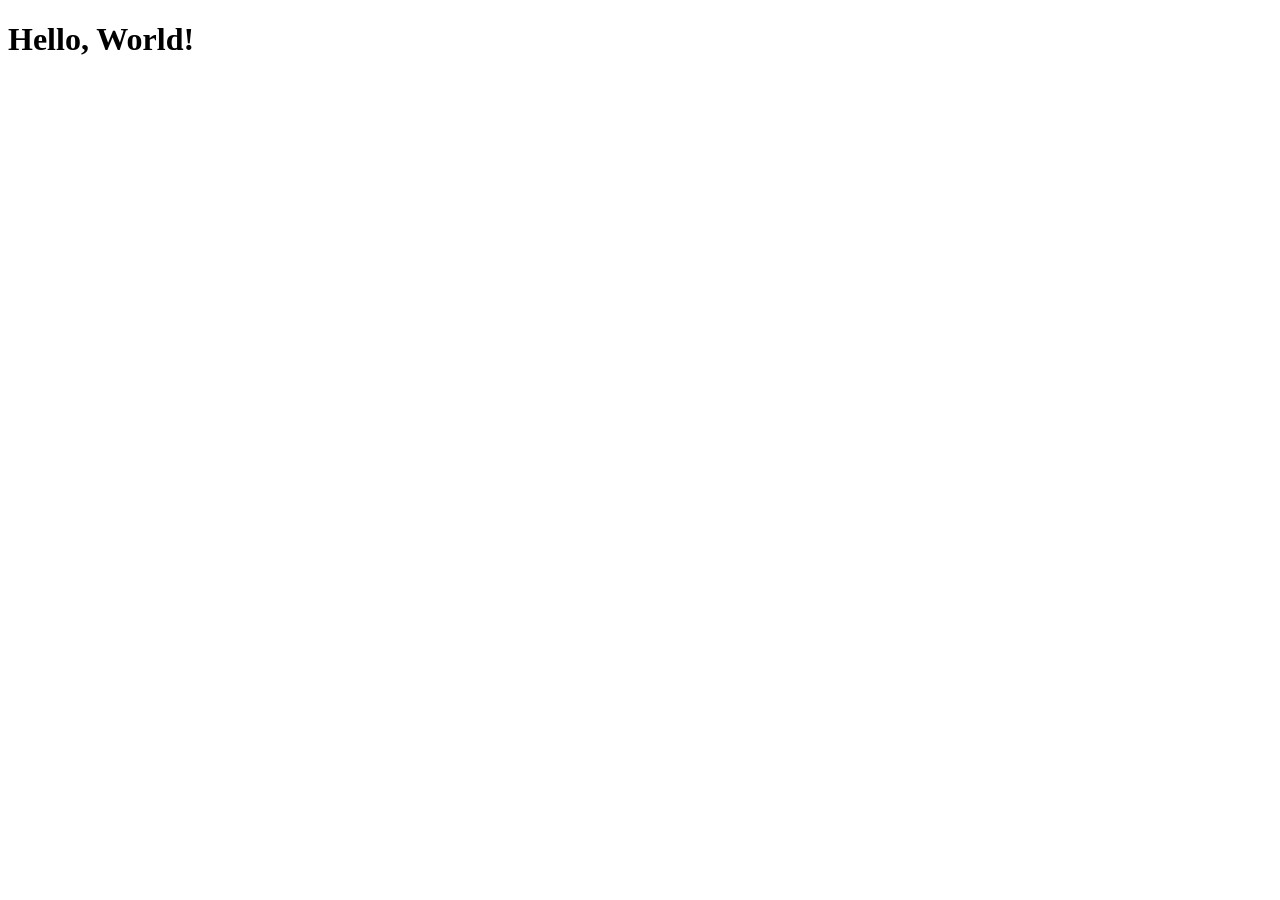
==== html/index.html @ a5400f7d "init!!" ====
<!DOCTYPE html>
<html lang="en">
<head>
    <meta charset="UTF-8">
    <meta name="viewport" content="width=device-width, initial-scale=1.0">
    <meta http-equiv="X-UA-Compatible" content="ie=edge">
    <title>Document Title</title>
    <!-- Link external CSS files here -->
    <link rel="stylesheet" href="style.css">
</head>
<body>

    <!-- Visible website content goes here -->
    <h1>Hello, World!</h1>

    <!-- Link external JavaScript files here -->
    <script src="script.js"></script>
</body>
</html>
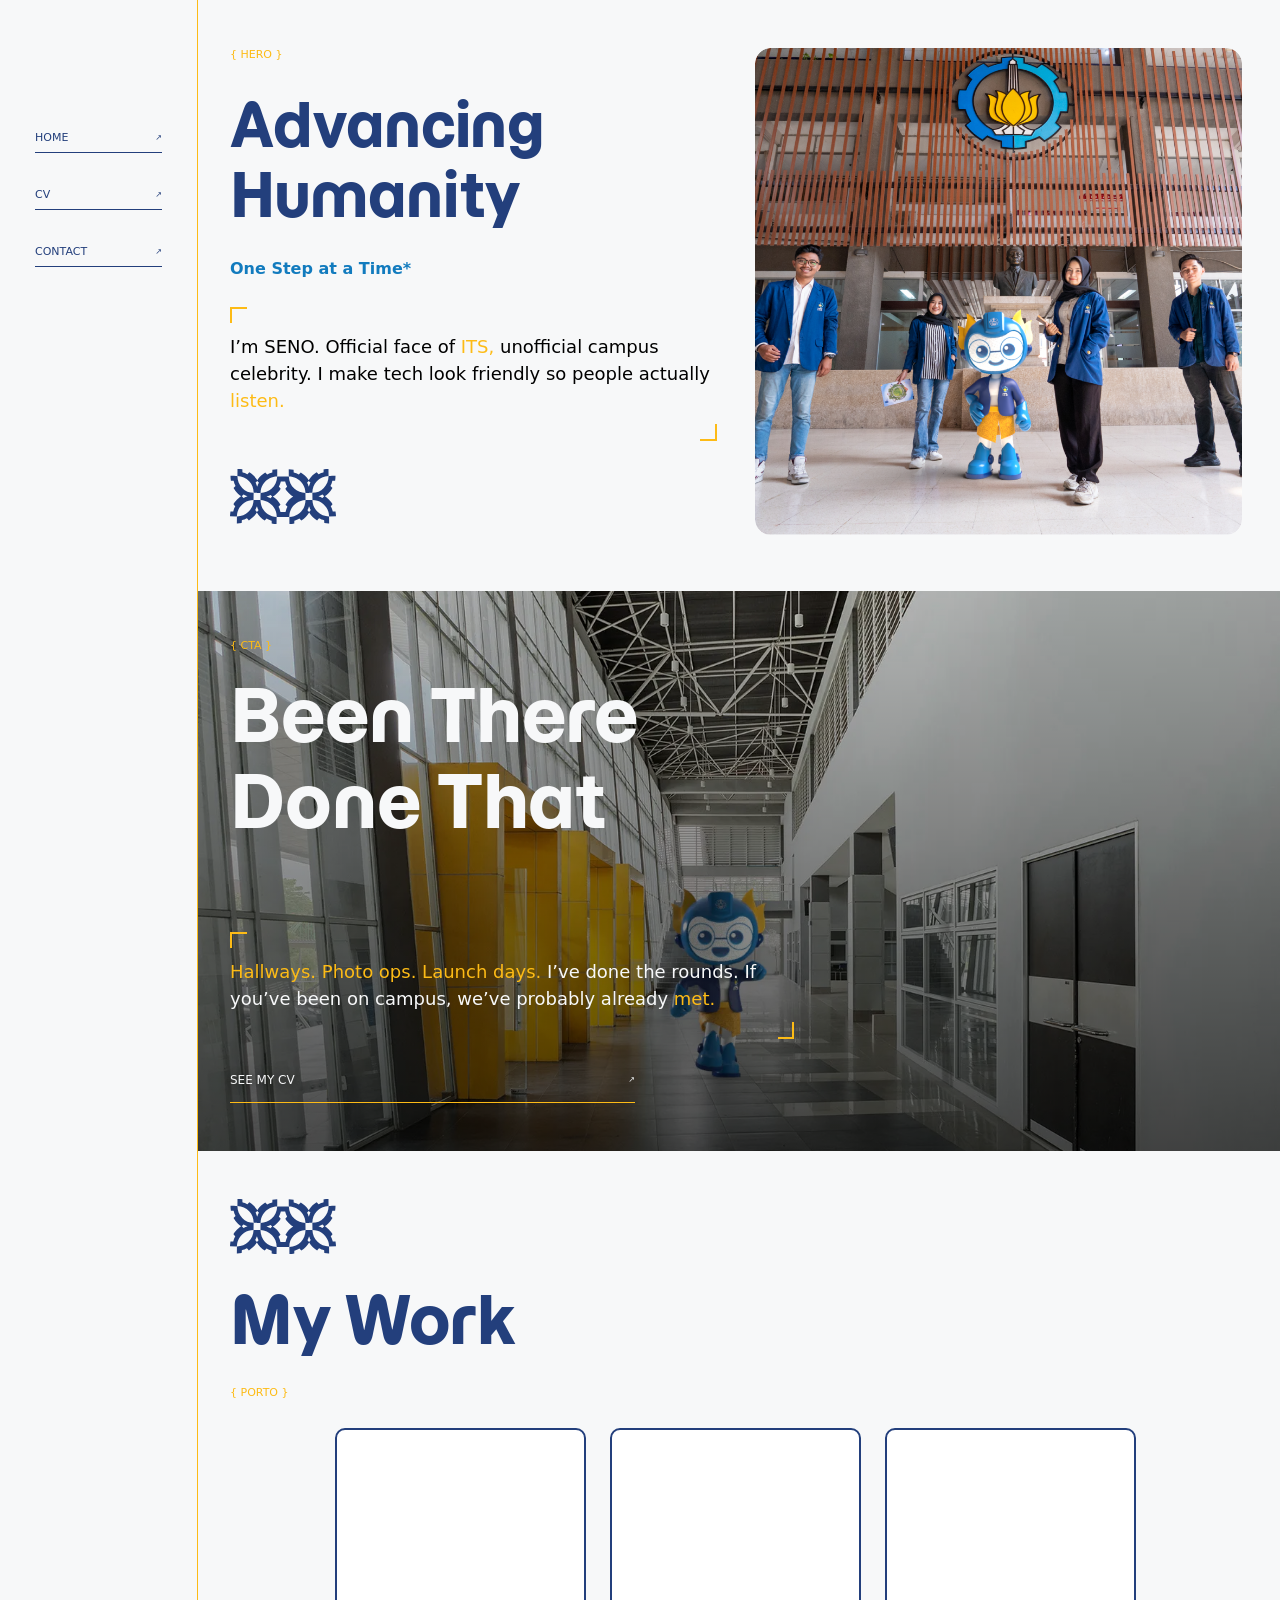
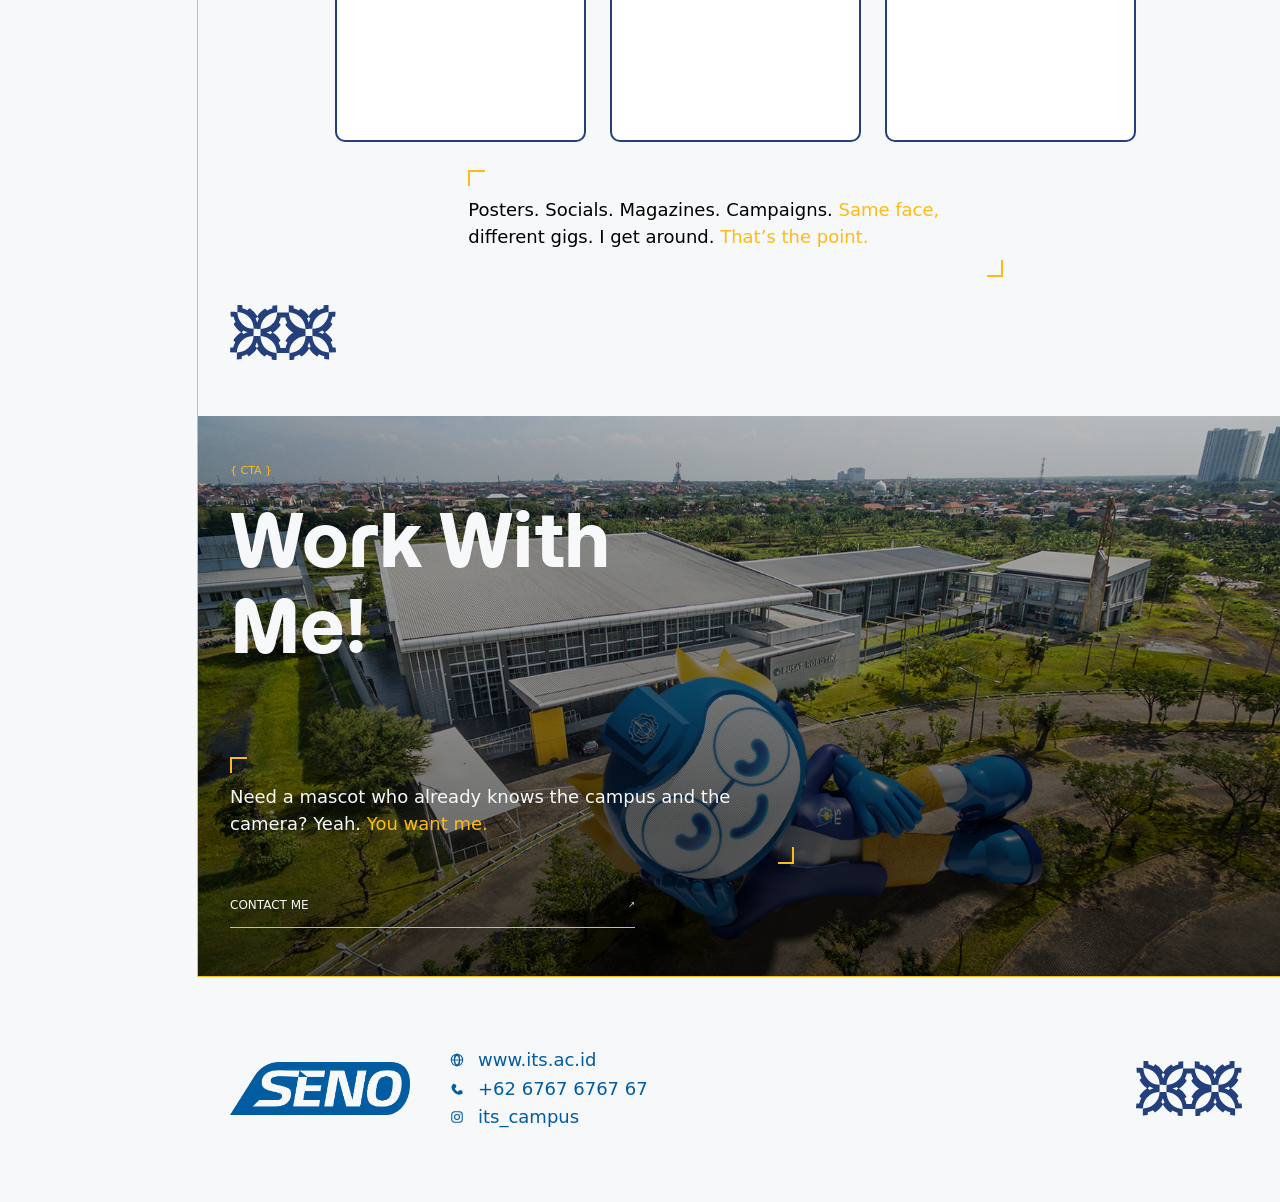
==== commit 2b7d44b7: "finish" ====
--- a/html/index.html
+++ b/html/index.html
@@ -4,16 +4,152 @@
     <meta charset="UTF-8">
     <meta name="viewport" content="width=device-width, initial-scale=1.0">
     <meta http-equiv="X-UA-Compatible" content="ie=edge">
-    <title>Document Title</title>
-    <!-- Link external CSS files here -->
-    <link rel="stylesheet" href="style.css">
+    <title>Home | Seno</title>
+    <link rel="preconnect" href="https://fonts.googleapis.com">
+    <link rel="preconnect" href="https://fonts.gstatic.com" crossorigin>
+    <link href="https://fonts.googleapis.com/css2?family=Momo+Trust+Display&display=swap" rel="stylesheet">
+    <link rel="stylesheet" href="../css/style.css">
 </head>
 <body>
+<nav class="side-nav" aria-label="Primary">
+    <a href="index.html" aria-current="page">HOME</a>
+    <a href="cv.html">CV</a>
+    <a href="contact.html">CONTACT</a>
+</nav>
+<div class="page">
+    <main>
+        <section class="hero" id="hero">
+            <p class="section-tag">{ HERO }</p>
+            <h1 class="hero-title">Advancing<br>Humanity</h1>
+            <p class="hero-kicker">One Step at a Time*</p>
+            <div class="quote">
+                <p>I’m SENO. Official face of <span class="accent">ITS,</span> unofficial campus celebrity. I make tech look friendly so people actually <span class="accent">listen.</span></p>
+            </div>
+            <div class="ornament" aria-hidden="true"></div>
+            <div class="hero-photo">
+                <img src="../asset/seno_angka.png" alt="Seno with students at Dr. Angka">
+            </div>
+        </section>
+        <section class="cta" id="cta">
+            <div class="cta-photo">
+                <img src="../asset/cta-hallway.png" alt="Seno walking a campus hallway">
+            </div>
+            <div class="cta-fade-top" aria-hidden="true"></div>
+            <div class="cta-fade-bottom" aria-hidden="true"></div>
+            <p class="section-tag cta-tag">{ CTA }</p>
+            <div class="cta-motifs" aria-hidden="true">
+                <img src="../asset/Motif.svg" alt="">
+                <img src="../asset/Motif.svg" alt="">
+            </div>
+            <h2 class="cta-title">Been There<br>Done That</h2>
+            <div class="cta-quote">
+                <p><span class="accent">Hallways. Photo ops. Launch days.</span> I’ve done the rounds. If you’ve been on campus, we’ve probably already <span class="accent">met.</span></p>
+            </div>
+            <a class="cta-more" href="cv.html">SEE MY CV</a>
+        </section>
+        <section class="porto" id="porto">
+            <div class="porto-motif porto-motif--top" aria-hidden="true"></div>
+            <h2 class="porto-title">My Work</h2>
+            <p class="section-tag porto-tag">{ PORTO }</p>
+            <div class="porto-cards">
+                <article class="porto-card">
+                    <iframe src="https://www.instagram.com/p/DWaRroShYwT/embed/" title="Instagram post: ITS goes to #300 World Class University" loading="lazy"></iframe>
+                </article>
+                <article class="porto-card">
+                    <iframe src="https://www.instagram.com/p/DdLf7Ues6Hv/embed/" title="Instagram post: POV pertama kali Nyobain Reflexology" loading="lazy"></iframe>
+                </article>
+                <article class="porto-card">
+                    <iframe src="https://www.instagram.com/p/Db-1aHMExer/embed/" title="Instagram post: Yuk Kenalan Dengan SVARA" loading="lazy"></iframe>
+                </article>
+            </div>
+            <div class="porto-quote">
+                <p>Posters. Socials. Magazines. Campaigns. <span class="accent">Same face,</span> different gigs. I get around. <span class="accent">That’s the point.</span></p>
+            </div>
+            <div class="porto-motif porto-motif--bottom" aria-hidden="true"></div>
+        </section>
+        <section class="cta2" id="cta2">
+            <div class="cta2-photo">
+                <img src="../asset/cta2-mascot.png" alt="SVARA mascot statue on the ITS campus">
+            </div>
+            <div class="cta2-fade-top" aria-hidden="true"></div>
+            <p class="section-tag cta2-tag">{ CTA }</p>
+            <div class="cta2-motifs" aria-hidden="true">
+                <img src="../asset/Motif.svg" alt="">
+                <img src="../asset/Motif.svg" alt="">
+            </div>
+            <h2 class="cta2-title">Work With<br>Me!</h2>
+            <div class="cta2-quote">
+                <p>Need a mascot who already knows the campus and the camera? Yeah. <span class="accent">You want me.</span></p>
+            </div>
+            <a class="cta2-more" href="contact.html">CONTACT ME</a>
+        </section>
+    </main>
 
-    <!-- Visible website content goes here -->
-    <h1>Hello, World!</h1>
+    <footer>
+        <img class="wordmark" src="../asset/Wordmark Satu Warna 3.png" alt="SENO">
+        <ul class="footer-contact">
+            <li>
+                <svg viewBox="0 0 16 16" aria-hidden="true"><circle cx="8" cy="8" r="6.5" fill="none" stroke="currentColor" stroke-width="1.2"/><ellipse cx="8" cy="8" rx="3" ry="6.5" fill="none" stroke="currentColor" stroke-width="1.2"/><path d="M1.5 8h13M8 1.5c2 2.4 3 4.4 3 6.5s-1 4.1-3 6.5C6 12.1 5 10.1 5 8s1-4.1 3-6.5z" fill="none" stroke="currentColor" stroke-width="1.2"/></svg>
+                <a href="https://www.its.ac.id">www.its.ac.id</a>
+            </li>
+            <li>
+                <svg viewBox="0 0 16 16" aria-hidden="true"><path d="M3.2 2.8c.3-.6.9-.8 1.5-.6l1.6.6c.5.2.8.7.8 1.2v1.4c0 .4-.2.8-.5 1L5.4 7.5c.8 1.6 2.1 2.9 3.7 3.7l1.1-1.2c.3-.3.7-.5 1.1-.5h1.4c.5 0 1 .3 1.2.8l.6 1.6c.2.6 0 1.2-.6 1.5l-1.2.6c-3.4 1.6-7.3-.4-9.6-4.2C1.2 7.3 1.6 3.8 3.2 2.8z" fill="currentColor"/></svg>
+                <a href="tel:+626767676767">+62 6767 6767 67</a>
+            </li>
+            <li>
+                <svg viewBox="0 0 16 16" aria-hidden="true"><rect x="2" y="2" width="12" height="12" rx="3.2" fill="none" stroke="currentColor" stroke-width="1.2"/><circle cx="8" cy="8" r="2.8" fill="none" stroke="currentColor" stroke-width="1.2"/><circle cx="11.4" cy="4.6" r="0.7" fill="currentColor"/></svg>
+                <a href="https://instagram.com/its_campus">its_campus</a>
+            </li>
+        </ul>
+        <div class="footer-motif" aria-hidden="true"></div>
+    </footer>
+</div>
+<script>
+    const nav = document.querySelector(".side-nav");
+    const page = document.querySelector(".page");
+    const footer = document.querySelector("footer");
+    const START = 123;
+    const FOOTER_PAD = 41;
+    const NAV_H = 30 * 3 + 27 * 2;
 
-    <!-- Link external JavaScript files here -->
-    <script src="script.js"></script>
+    function apply(dy) {
+        nav.style.left = Math.max(12, page.getBoundingClientRect().left + 35) + "px";
+        nav.style.transform = "translate3d(0," + dy + "px,0)";
+    }
+
+    function measure() {
+        if (window.matchMedia("(max-width: 900px)").matches) {
+            nav.style.left = "";
+            nav.style.transform = "";
+            return;
+        }
+
+        const footerBox = footer.getBoundingClientRect();
+        const maxScroll = document.documentElement.scrollHeight - window.innerHeight;
+        const p = maxScroll > 0 ? window.scrollY / maxScroll : 0;
+        const dockDocY = footerBox.top + window.scrollY + FOOTER_PAD;
+        const travelViewY = START + (dockDocY - START) * p - window.scrollY;
+        const dockY = footerBox.top + FOOTER_PAD - START;
+        const navHeight = nav.offsetHeight || NAV_H;
+        const maxViewY = window.innerHeight - navHeight;
+        const approachY = Math.min(Math.max(travelViewY, 0), maxViewY);
+        const visibleFooter = window.innerHeight - footerBox.top;
+        let t = Math.max(0, Math.min(1, visibleFooter / (FOOTER_PAD + navHeight)));
+        t = t * t * (3 - 2 * t);
+        const viewY = approachY + (START + dockY - approachY) * t;
+        apply((t < 1 ? Math.min(viewY, maxViewY) : viewY) - START);
+    }
+
+    function loop() {
+        measure();
+        requestAnimationFrame(loop);
+    }
+
+    measure();
+    requestAnimationFrame(loop);
+    addEventListener("scroll", measure, { passive: true });
+    addEventListener("resize", measure);
+    addEventListener("load", measure);
+</script>
 </body>
 </html>
--- a/css/style.css
+++ b/css/style.css
@@ -0,0 +1,989 @@
+*,
+*::before,
+*::after {
+    box-sizing: border-box;
+    margin: 0;
+    padding: 0;
+}
+
+html,
+body {
+    background: #f7f8f9;
+    font-family: "Google Sans", system-ui, sans-serif;
+    overflow-x: visible;
+}
+
+.page {
+    position: relative;
+    width: 1440px;
+    max-width: 100%;
+    margin: 0 auto;
+    display: grid;
+    grid-template-columns: repeat(12, 1fr);
+    column-gap: 22px;
+    padding-left: 90px;
+    padding-right: 90px;
+    overflow-x: hidden;
+}
+
+/* Figma Button: 127×30, 11px, underline, arrow */
+.side-nav {
+    position: fixed;
+    left: 35px;
+    top: 123px;
+    z-index: 9999;
+    display: flex;
+    flex-direction: column;
+    gap: 27px;
+    width: 127px;
+    overflow: visible;
+    pointer-events: auto;
+}
+
+.side-nav a,
+.nav-link {
+    display: flex;
+    align-items: center;
+    justify-content: space-between;
+    height: 30px;
+    color: #233f7c;
+    font-size: 11px;
+    font-weight: 400;
+    line-height: 1.2;
+    text-decoration: none;
+    border-bottom: 1px solid #233f7c;
+}
+
+.side-nav a::after,
+.nav-link::after {
+    content: "↗";
+    font-size: 8px;
+    line-height: 1;
+}
+
+main,
+footer {
+    position: relative;
+    z-index: 0;
+}
+
+main {
+    grid-column: 1 / -1;
+    grid-row: 1;
+}
+
+/* Foreground sidebar: covers section art and ends at the footer's hairline. */
+main::before {
+    content: "";
+    position: absolute;
+    top: 0;
+    bottom: 0;
+    left: -90px;
+    width: 198px;
+    background: #f7f8f9;
+    border-right: 1px solid #fdbb16;
+    z-index: 10;
+    pointer-events: none;
+}
+
+.hero {
+    position: relative;
+    height: 620px;
+    min-height: 620px;
+    margin-left: -90px;
+    margin-right: -90px;
+}
+
+.section-tag {
+    position: absolute;
+    left: 197px;
+    top: 254px;
+    width: 85px;
+    margin: 0;
+    color: #fdbb16;
+    font-size: 11px;
+    line-height: 1.2;
+    text-align: center;
+}
+
+.hero-photo {
+    position: absolute;
+    left: 901px;
+    top: 86px;
+    width: 449px;
+    height: 449px;
+    border-radius: 15px;
+    overflow: hidden;
+}
+
+.hero-photo img {
+    width: 100%;
+    height: 100%;
+    object-fit: cover;
+    object-position: center 40%;
+}
+
+.hero-title {
+    position: absolute;
+    left: 304px;
+    top: 67px;
+    width: 513px;
+    margin: 0;
+    color: #233f7c;
+    font-family: "Momo Trust Display", Georgia, serif;
+    font-size: 92px;
+    font-weight: 400;
+    line-height: 1.2;
+}
+
+.hero-kicker {
+    position: absolute;
+    left: 616px;
+    top: 318px;
+    width: 200.5px;
+    margin: 0;
+    color: #127bbe;
+    font-size: 18px;
+    font-weight: 700;
+    line-height: 1.2;
+    text-align: right;
+}
+
+.quote {
+    position: absolute;
+    left: 359px;
+    top: 387px;
+    width: 457px;
+    display: flex;
+    flex-direction: column;
+    align-items: flex-start;
+    gap: 10px;
+}
+
+.quote p {
+    margin: 0;
+    width: 100%;
+    color: #000;
+    font-size: 18px;
+    line-height: 1.2;
+    text-align: justify;
+}
+
+.quote .accent {
+    color: #fdbb16;
+}
+
+.quote::before,
+.quote::after {
+    content: "";
+    flex-shrink: 0;
+    width: 16.5px;
+    height: 16.5px;
+    border: 2px solid #fdbb16;
+}
+
+.quote::before {
+    border-right: 0;
+    border-bottom: 0;
+    }
+
+.quote::after {
+    align-self: flex-end;
+    border-left: 0;
+    border-top: 0;
+}
+
+.ornament {
+    position: absolute;
+    left: 303px;
+    top: 535px;
+    width: 106px;
+    height: 55px;
+    background-color: #233f7c;
+    -webkit-mask: url("../asset/Motif.svg") center / contain no-repeat;
+    mask: url("../asset/Motif.svg") center / contain no-repeat;
+}
+
+.cta {
+    position: relative;
+    height: 763px;
+    min-height: 763px;
+    margin-left: -90px;
+    margin-right: -90px;
+}
+
+.cta-photo {
+  position: absolute;
+  left: 197px;
+  top: 0;
+  width: 1243px;
+  height: 705px;
+  overflow: hidden;
+}
+
+.cta-photo img {
+  position: absolute;
+  left: 0;
+  top: -22.62%;
+  width: 100%;
+  height: 122.6%;
+  object-fit: cover;
+}
+
+.cta-photo::after {
+  content: "";
+  position: absolute;
+  inset: 0;
+  background: rgba(0, 0, 0, 0.2);
+}
+
+.cta-fade-top,
+.cta-fade-bottom {
+  position: absolute;
+  left: 197px;
+  width: 1243px;
+  pointer-events: none;
+  z-index: 1;
+}
+
+.cta-fade-top {
+  top: 0;
+  height: 71px;
+  background: linear-gradient(#f7f8f9, rgba(247, 248, 249, 0));
+}
+
+.cta-fade-bottom {
+  top: 582px;
+  height: 123px;
+  background: linear-gradient(rgba(247, 248, 249, 0), #f7f8f9);
+}
+
+.cta-tag {
+  top: 71px;
+  z-index: 2;
+}
+
+.cta-motifs {
+  position: absolute;
+  left: 389px;
+  top: 78px;
+  z-index: 2;
+  display: flex;
+  flex-direction: column;
+  gap: 2px;
+}
+
+.cta-motifs img {
+  display: block;
+  width: 106px;
+  height: 55px;
+}
+
+.cta-title {
+  position: absolute;
+  left: 956px;
+  top: 88px;
+  width: 394px;
+  margin: 0;
+  color: #f7f8f9;
+  font-family: "Momo Trust Display", Georgia, serif;
+  font-size: 69px;
+  font-weight: 400;
+  line-height: 1.2;
+  text-align: right;
+  z-index: 2;
+}
+
+.cta-quote {
+  position: absolute;
+  left: 252px;
+  top: 502px;
+  width: 564px;
+  display: flex;
+  flex-direction: column;
+  align-items: flex-start;
+  gap: 10px;
+  z-index: 2;
+}
+
+.cta-quote p {
+  margin: 0;
+  width: 100%;
+  color: #f7f8f9;
+  font-size: 18px;
+  line-height: 1.2;
+  text-align: justify;
+}
+
+.cta-quote .accent {
+  color: #fdbb16;
+}
+
+.cta-quote::before,
+.cta-quote::after {
+  content: "";
+  flex-shrink: 0;
+  width: 16.5px;
+  height: 16.5px;
+  border: 2px solid #fdbb16;
+}
+
+.cta-quote::before {
+  border-right: 0;
+  border-bottom: 0;
+}
+
+.cta-quote::after {
+  align-self: flex-end;
+  border-left: 0;
+  border-top: 0;
+}
+
+.cta-more {
+  position: absolute;
+  left: 945px;
+  top: 528px;
+  display: flex;
+  align-items: center;
+  justify-content: space-between;
+  width: 405px;
+  height: 30px;
+  color: #f7f8f9;
+  font-size: 11px;
+  line-height: 1.2;
+  text-decoration: none;
+  border-bottom: 1px solid #fdbb16;
+  z-index: 2;
+}
+
+.cta-more::after {
+  content: "↗";
+  font-size: 8px;
+}
+.porto {
+  position: relative;
+  height: 879px;
+  min-height: 879px;
+  margin-left: -90px;
+  margin-right: -90px;
+  background: #f7f8f9;
+}
+
+.porto-title {
+  position: absolute;
+  left: 719px;
+  top: 78px;
+  margin: 0;
+  color: #233f7c;
+  font-family: "Momo Trust Display", Georgia, serif;
+  font-size: 69px;
+  font-weight: 400;
+  line-height: 1.2;
+  text-align: right;
+  white-space: nowrap;
+  transform: translateX(-100%);
+}
+
+.porto-tag {
+  left: auto;
+  right: 90px;
+  top: 138px;
+  transform: none;
+  text-align: right;
+}
+
+.porto-cards {
+  position: absolute;
+  left: 327px;
+  top: 247px;
+  display: flex;
+  gap: 70px;
+}
+
+.porto-card {
+  display: block;
+  position: relative;
+  width: 251px;
+  height: 314px;
+  border: 2px solid #233f7c;
+  border-radius: 10px;
+  overflow: hidden;
+  flex-shrink: 0;
+  background: #fff;
+}
+
+.porto-card iframe {
+  position: absolute;
+  top: 0;
+  left: 50%;
+  width: 328px;
+  height: 410px;
+  border: 0;
+  transform: translateX(-50%) scale(0.765);
+  transform-origin: top center;
+}
+
+.porto-quote {
+  position: absolute;
+  left: 495px;
+  top: 663px;
+  width: 535px;
+  display: flex;
+  flex-direction: column;
+  align-items: flex-start;
+  gap: 10px;
+}
+
+.porto-quote p {
+  margin: 0;
+  width: 100%;
+  color: #000;
+  font-size: 18px;
+  line-height: 1.2;
+  text-align: justify;
+}
+
+.porto-quote .accent {
+  color: #fdbb16;
+}
+
+.porto-quote::before,
+.porto-quote::after {
+  content: "";
+  flex-shrink: 0;
+  width: 16.5px;
+  height: 16.5px;
+  border: 2px solid #fdbb16;
+}
+
+.porto-quote::before {
+  border-right: 0;
+  border-bottom: 0;
+}
+
+.porto-quote::after {
+  align-self: flex-end;
+  border-left: 0;
+  border-top: 0;
+}
+
+.porto-motif {
+  position: absolute;
+  left: 305px;
+  width: 106px;
+  height: 55px;
+  background-color: #233f7c;
+  -webkit-mask: url("../asset/Motif.svg") center / contain no-repeat;
+  mask: url("../asset/Motif.svg") center / contain no-repeat;
+}
+
+.porto-motif--top {
+  top: 0;
+}
+
+.porto-motif--bottom {
+  bottom: 50px;
+}
+
+.cta2 {
+  position: relative;
+  height: 620px;
+  min-height: 620px;
+  margin-left: -90px;
+  margin-right: -90px;
+  overflow: hidden;
+}
+
+.cta2-photo {
+  position: absolute;
+  left: 197px;
+  top: 0;
+  width: 1243px;
+  height: 705px;
+  overflow: hidden;
+}
+
+.cta2-photo img {
+  position: absolute;
+  left: 0.04%;
+  top: -31.9%;
+  width: 100%;
+  height: 122.6%;
+  max-width: none;
+}
+
+.cta2-photo::after {
+  content: "";
+  position: absolute;
+  inset: 0;
+  background: rgba(0, 0, 0, 0.2);
+}
+
+.cta2-fade-top {
+  position: absolute;
+  left: 197px;
+  top: 0;
+  width: 1243px;
+  height: 98px;
+  pointer-events: none;
+  z-index: 1;
+  background: linear-gradient(#f7f8f9, rgba(247, 248, 249, 0));
+}
+
+.cta2-tag {
+    top: 43px;
+    z-index: 2;
+}
+
+.cta2-motifs {
+    position: absolute;
+    left: 411px;
+    top: 43px;
+    z-index: 2;
+    display: flex;
+    flex-direction: column;
+}
+
+.cta2-motifs img {
+    display: block;
+    width: 106px;
+    height: 55px;
+}
+
+.cta2-title {
+    position: absolute;
+    right: 90px;
+    top: 62px;
+    margin: 0;
+    color: #f7f8f9;
+    font-family: "Momo Trust Display", Georgia, serif;
+    font-size: 92px;
+    font-weight: 400;
+    line-height: 1.2;
+    text-align: right;
+    z-index: 2;
+}
+
+.cta2-quote {
+    position: absolute;
+    left: 252px;
+    top: 502px;
+    width: 564px;
+    display: flex;
+    flex-direction: column;
+    align-items: flex-start;
+    gap: 10px;
+    z-index: 2;
+}
+
+.cta2-quote p {
+    margin: 0;
+    width: 100%;
+    color: #f7f8f9;
+    font-size: 18px;
+    line-height: 1.2;
+    text-align: justify;
+}
+
+.cta2-quote .accent {
+    color: #fdbb16;
+}
+
+.cta2-quote::before,
+.cta2-quote::after {
+    content: "";
+    flex-shrink: 0;
+    width: 16.5px;
+    height: 16.5px;
+    border: 2px solid #fdbb16;
+}
+
+.cta2-quote::before {
+    border-right: 0;
+    border-bottom: 0;
+}
+
+.cta2-quote::after {
+    align-self: flex-end;
+    border-left: 0;
+    border-top: 0;
+}
+
+.cta2-more {
+    position: absolute;
+    left: 945px;
+    top: 528px;
+    display: flex;
+    align-items: center;
+    justify-content: space-between;
+    width: 405px;
+    height: 30px;
+    color: #f7f8f9;
+    font-size: 11px;
+    line-height: 1.2;
+    text-decoration: none;
+    border-bottom: 1px solid #fdbb16;
+    z-index: 2;
+}
+
+.cta2-more::after {
+    content: "↗";
+    font-size: 8px;
+}
+
+/* full-bleed so the yellow rail meets the footer hairline (Figma x=197) */
+footer {
+    position: relative;
+    grid-column: 1 / -1;
+    grid-row: 2;
+    min-height: 226px;
+    margin-left: -90px;
+    margin-right: -90px;
+    background: #f7f8f9;
+}
+
+footer::before {
+    content: "";
+    position: absolute;
+    top: 0;
+    left: 197px;
+    right: 0;
+    height: 1px;
+    background: #fdbb16;
+}
+
+.wordmark {
+    position: absolute;
+    left: 282px;
+    top: 82px;
+    width: 213px;
+    height: 62px;
+    object-fit: contain;
+}
+
+.footer-contact {
+    position: absolute;
+    left: 624px;
+    top: 73px;
+    display: flex;
+    flex-direction: column;
+    gap: 7px;
+    list-style: none;
+}
+
+.footer-contact li {
+    display: flex;
+    align-items: center;
+    gap: 14px;
+    color: #025ca1;
+    font-size: 18px;
+    line-height: 1.2;
+}
+
+.footer-contact svg {
+    width: 14px;
+    height: 14px;
+    flex-shrink: 0;
+}
+
+.footer-contact a {
+    color: inherit;
+    text-decoration: none;
+}
+
+.footer-motif {
+    position: absolute;
+    left: 1243px;
+    top: 163px;
+    width: 106px;
+    height: 63px;
+    background-color: #233f7c;
+    -webkit-mask: url("../asset/Motif.svg") center / contain no-repeat;
+    mask: url("../asset/Motif.svg") center / contain no-repeat;
+}
+
+.side-nav a,
+.cta-more,
+.cta2-more,
+.footer-contact a,
+.porto-card {
+    transition: color 0.2s ease, border-color 0.2s ease, transform 0.25s ease, box-shadow 0.25s ease;
+}
+
+.side-nav a:hover,
+.side-nav a:focus-visible {
+    color: #127bbe;
+    border-bottom-color: #fdbb16;
+}
+
+.side-nav a:active {
+    color: #fdbb16;
+}
+
+.cta-more:hover,
+.cta-more:focus-visible,
+.cta2-more:hover,
+.cta2-more:focus-visible,
+.footer-contact a:hover,
+.footer-contact a:focus-visible {
+    color: #fdbb16;
+}
+
+.cta-more,
+.cta2-more {
+    text-shadow: 0 1px 10px rgba(0, 0, 0, 0.55);
+}
+
+.porto-card:hover,
+.porto-card:focus-visible {
+    transform: translateY(-8px);
+    box-shadow: 0 16px 32px rgba(35, 63, 124, 0.2);
+}
+
+/* Fluid layout below the 1440px Figma artboard; desktop artwork stays intact. */
+@media (max-width: 1439px) {
+  .page {
+    --gutter: clamp(20px, 3vw, 48px);
+    --content-inset: 230px;
+    width: 100%;
+    display: block;
+    padding: 0;
+    overflow: visible;
+  }
+
+  main::before {
+    left: 0;
+    width: 198px;
+  }
+
+  footer {
+    display: flex;
+    flex-wrap: wrap;
+    align-items: center;
+    gap: 24px 40px;
+    min-height: 226px;
+    margin: 0;
+    padding: 41px var(--gutter) 41px var(--content-inset);
+  }
+
+  footer::before { left: 197px; }
+
+  .wordmark,
+  .footer-contact,
+  .footer-motif {
+    position: static;
+    inset: auto;
+    margin: 0;
+  }
+
+  .wordmark { width: 180px; height: auto; }
+  .footer-contact { min-width: 0; }
+  .footer-contact a { overflow-wrap: anywhere; }
+  .footer-motif { margin-left: auto; flex-shrink: 0; }
+
+  .hero {
+    height: auto;
+    min-height: 0;
+    margin: 0;
+    display: grid;
+    grid-template-columns: repeat(2, minmax(0, 1fr));
+    gap: 18px clamp(24px, 3vw, 44px);
+    padding: 48px var(--gutter) 56px var(--content-inset);
+    align-items: start;
+  }
+
+  .hero .section-tag,
+  .hero-title,
+  .hero-kicker,
+  .hero-photo,
+  .hero .quote,
+  .hero .ornament {
+    position: relative;
+    inset: auto;
+    min-width: 0;
+    width: auto;
+    max-width: 100%;
+    height: auto;
+    margin: 0;
+    text-align: left;
+  }
+
+  .hero .section-tag { grid-area: tag; }
+  .hero-title {
+    grid-area: title;
+    font-size: clamp(32px, 4.6vw, 72px);
+  }
+  .hero-kicker { grid-area: kicker; font-size: 16px; }
+  .hero .quote { grid-area: quote; }
+  .hero .quote p { margin: 0; line-height: 1.5; text-align: left; }
+  .hero .ornament { grid-area: motif; width: 106px; height: 55px; }
+  .hero-photo {
+    grid-area: photo;
+    align-self: center;
+    width: 100%;
+    aspect-ratio: 1;
+  }
+  .hero-photo img { display: block; width: 100%; height: 100%; object-fit: cover; }
+
+  .hero { grid-template-areas: "tag photo" "title photo" "kicker photo" "quote photo" "motif photo"; }
+
+  .porto {
+    display: flex;
+    flex-direction: column;
+    gap: 28px;
+    height: auto;
+    min-height: 0;
+    margin: 0;
+    padding: 48px var(--gutter) 56px var(--content-inset);
+  }
+
+  .porto-title,
+  .porto-tag,
+  .porto-cards,
+  .porto-quote,
+  .porto-motif {
+    position: static;
+    inset: auto;
+    width: auto;
+    max-width: 100%;
+    height: auto;
+    transform: none;
+  }
+
+  .porto-title { font-size: clamp(40px, 5vw, 69px); text-align: left; white-space: normal; }
+  .porto-tag { text-align: left; }
+  .porto-motif { width: 106px; height: 55px; }
+  .porto-quote { width: min(535px, 100%); align-self: center; }
+  .porto-quote p { line-height: 1.5; text-align: left; }
+  .porto-cards { display: flex; flex-wrap: wrap; justify-content: center; gap: 24px; }
+  .porto-card { max-width: 100%; }
+
+  .cta,
+  .cta2 {
+    display: flex;
+    flex-direction: column;
+    align-items: flex-start;
+    gap: 20px;
+    height: auto;
+    min-height: 560px;
+    margin: 0;
+    padding: 48px var(--gutter) 48px var(--content-inset);
+    overflow: hidden;
+  }
+
+  .cta-photo,
+  .cta2-photo {
+    inset: 0 0 0 198px;
+    width: auto;
+    height: 100%;
+  }
+
+  .cta-photo img,
+  .cta2-photo img {
+    inset: 0;
+    width: 100%;
+    height: 100%;
+    object-fit: cover;
+  }
+
+  .cta-photo::after,
+  .cta2-photo::after {
+    background: linear-gradient(180deg, rgba(0, 0, 0, .2), rgba(0, 0, 0, .65));
+  }
+
+  .cta-fade-top,
+  .cta-fade-bottom,
+  .cta2-fade-top,
+  .cta-motifs,
+  .cta2-motifs { display: none; }
+
+  .cta-tag,
+  .cta2-tag,
+  .cta-title,
+  .cta2-title,
+  .cta-quote,
+  .cta2-quote,
+  .cta-more,
+  .cta2-more {
+    position: relative;
+    inset: auto;
+    width: auto;
+    max-width: 100%;
+    height: auto;
+    z-index: 2;
+    text-align: left;
+  }
+
+  .cta-title,
+  .cta2-title { font-size: clamp(40px, 6vw, 72px); margin-bottom: auto; }
+  .cta-quote,
+  .cta2-quote { width: min(564px, 100%); }
+  .cta-quote p,
+  .cta2-quote p { line-height: 1.5; text-align: left; }
+  .cta-more,
+  .cta2-more { width: min(405px, 100%); min-height: 44px; font-size: 12px; }
+}
+
+@media (max-width: 900px) {
+  html { scroll-padding-top: 85px; }
+
+  .page {
+    --content-inset: var(--gutter);
+    padding-top: 65px;
+  }
+
+  main::before { display: none; }
+
+  .side-nav {
+    top: 0;
+    left: 0;
+    width: 100%;
+    min-height: 65px;
+    flex-direction: row;
+    justify-content: center;
+    gap: 12px;
+    padding: 10px 16px;
+    background: #f7f8f9;
+    border-bottom: 1px solid #fdbb16;
+  }
+
+  .side-nav a {
+    flex: 1;
+    min-width: 0;
+    height: 44px;
+    justify-content: center;
+    gap: 6px;
+    font-size: 12px;
+  }
+
+  footer::before { left: var(--gutter); }
+}
+
+@media (max-width: 600px) {
+  .page { --gutter: 20px; }
+  footer { align-items: flex-start; gap: 24px; }
+  .footer-contact { flex-basis: 100%; }
+  .footer-contact li { font-size: 16px; }
+  .footer-motif { margin-left: 0; }
+}
+
+@media (max-width: 900px) {
+  .cta-photo,
+  .cta2-photo { left: 0; }
+}
+
+@media (max-width: 700px) {
+  .hero {
+    grid-template-columns: minmax(0, 1fr);
+    grid-template-areas: "tag" "title" "kicker" "photo" "quote" "motif";
+    padding-top: 32px;
+    gap: 24px;
+  }
+  .hero-title { font-size: clamp(36px, 10vw, 64px); }
+  .hero-photo { max-width: 449px; justify-self: center; }
+  .hero .quote p,
+  .cta-quote p,
+  .cta2-quote p,
+  .porto-quote p { font-size: 16px; }
+  .porto-motif { display: none; }
+}
